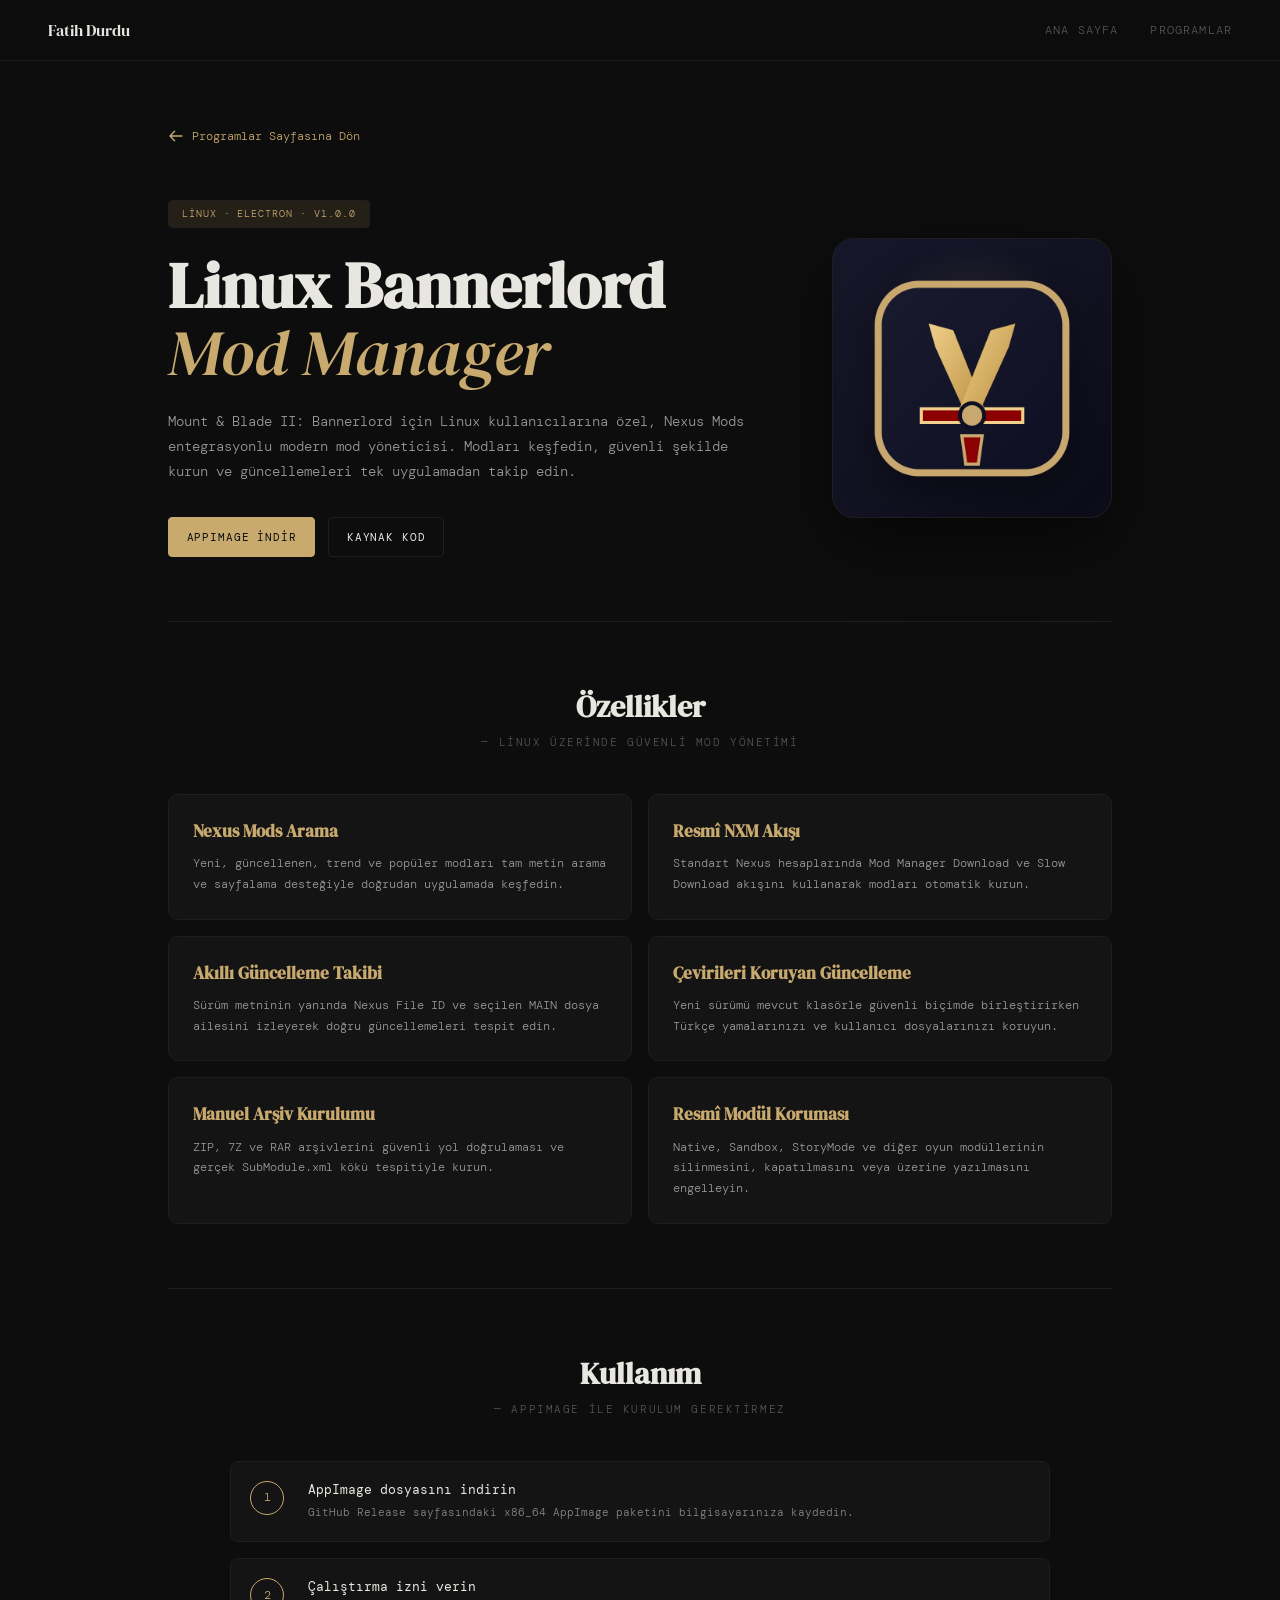
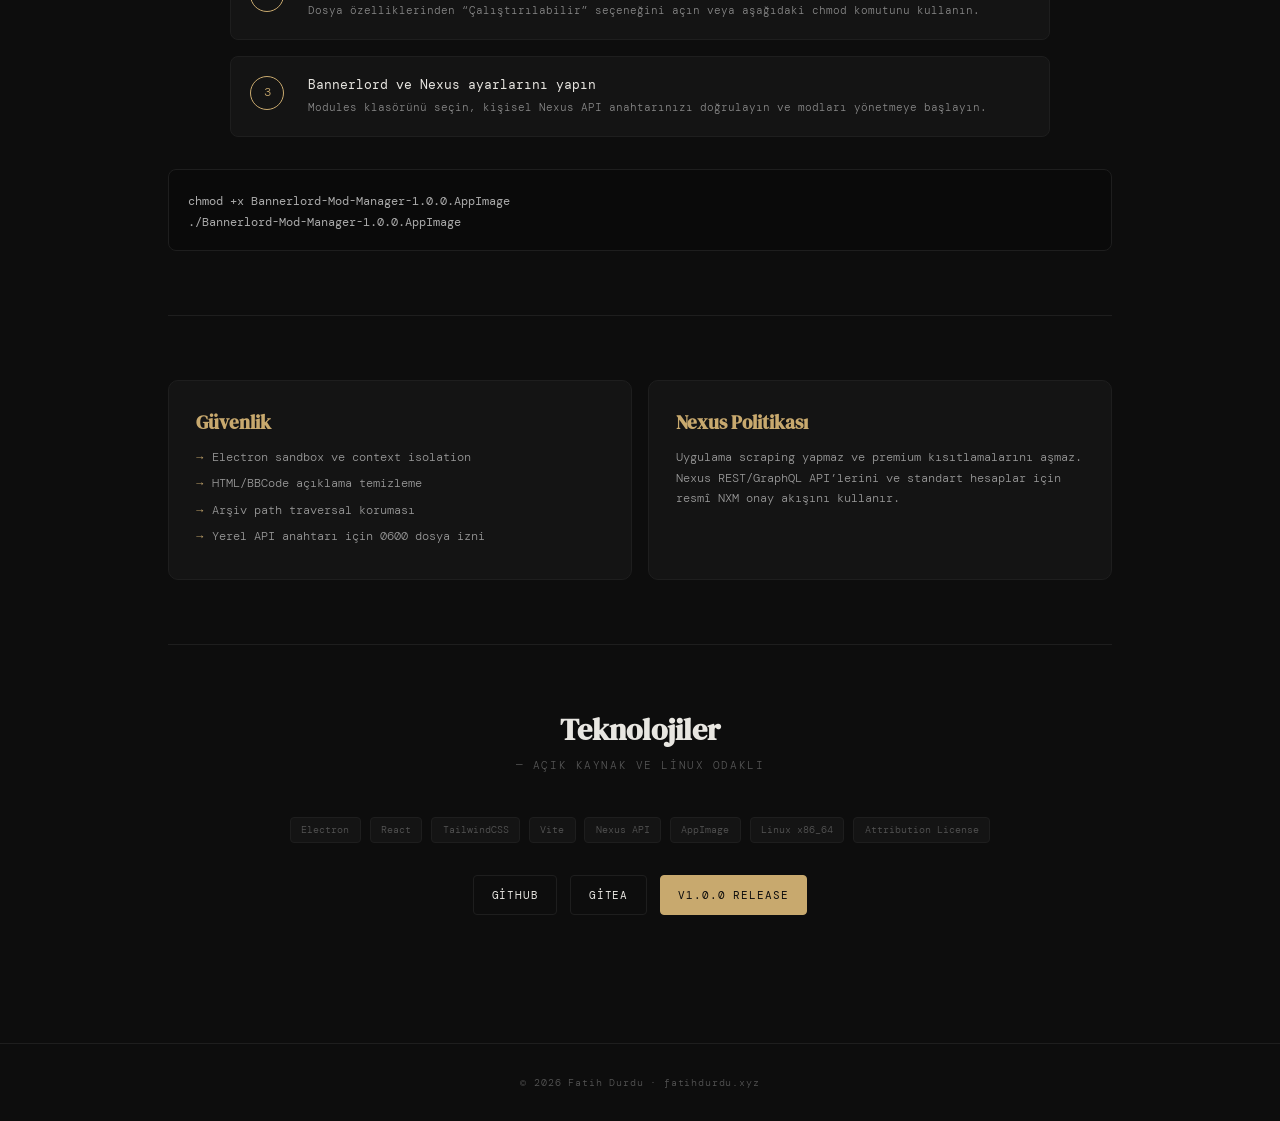
==== bannerlord-mod-manager.html @ 539fd9f9 "feat: add Bannerlord Mod Manager detail page" ====
<!DOCTYPE html>
<html lang="tr">
<head>
  <meta charset="UTF-8">
  <meta name="viewport" content="width=device-width, initial-scale=1.0">
  <meta name="description" content="Linux için Nexus Mods entegrasyonlu Mount & Blade II: Bannerlord mod yöneticisi.">
  <title>Linux Bannerlord Mod Manager - Fatih Durdu</title>
  <link rel="preconnect" href="https://fonts.googleapis.com">
  <link href="https://fonts.googleapis.com/css2?family=DM+Serif+Display:ital@0;1&family=DM+Mono:wght@300;400&display=swap" rel="stylesheet">
  <link rel="stylesheet" href="css/common.css">
  <style>
    nav{padding:1.2rem 3rem}.nav-links{gap:2rem}
    .main-content{padding:8rem 3rem 4rem;max-width:1040px;margin:0 auto}
    .back-link{display:inline-flex;align-items:center;gap:.5rem;color:var(--accent);text-decoration:none;margin-bottom:2.5rem;font-size:.72rem}
    .back-link:hover{opacity:.8}.back-link svg{width:16px;height:16px}
    .hero{display:grid;grid-template-columns:minmax(0,1fr) 280px;align-items:center;gap:4rem;padding:1rem 0 4rem}
    .program-badge{display:inline-block;font-size:.6rem;letter-spacing:.1em;text-transform:uppercase;padding:.4rem .8rem;background:var(--accent-dim);color:var(--accent);border:1px solid var(--border);border-radius:4px;margin-bottom:1.5rem}
    .program-title{font-family:'DM Serif Display',serif;font-size:clamp(2.4rem,5vw,4.2rem);line-height:1.05;margin-bottom:1.4rem}
    .program-title em{font-weight:400;color:var(--accent)}
    .program-desc{font-size:.86rem;color:#999;line-height:1.85;max-width:680px}
    .hero-actions{display:flex;flex-wrap:wrap;gap:.8rem;margin-top:2rem}
    .cta{display:inline-flex;align-items:center;justify-content:center;padding:.75rem 1.1rem;font:400 .68rem 'DM Mono',monospace;letter-spacing:.08em;text-transform:uppercase;text-decoration:none;border-radius:4px;transition:.2s}
    .cta-primary{background:var(--accent);color:var(--bg);border:1px solid var(--accent)}.cta-primary:hover{background:transparent;color:var(--accent)}
    .cta-secondary{color:var(--text);border:1px solid var(--border)}.cta-secondary:hover{border-color:var(--accent);color:var(--accent)}
    .icon-stage{aspect-ratio:1;border:1px solid var(--border);border-radius:22px;background:radial-gradient(circle at 50% 40%,rgba(200,169,110,.18),transparent 48%),linear-gradient(135deg,#17172b,#0c0c18);display:flex;align-items:center;justify-content:center;box-shadow:0 24px 70px rgba(0,0,0,.45)}
    .icon-stage img{width:72%;height:72%;object-fit:contain;filter:drop-shadow(0 14px 20px rgba(0,0,0,.35))}
    .section{padding:4rem 0;border-top:1px solid var(--border)}
    .section-header{text-align:center;margin-bottom:2.8rem}.section-title{font-family:'DM Serif Display',serif;font-size:1.9rem;margin-bottom:.5rem}.section-subtitle{font-size:.7rem;color:var(--muted);letter-spacing:.14em;text-transform:uppercase}
    .feature-grid{display:grid;grid-template-columns:repeat(2,minmax(0,1fr));gap:1rem}
    .feature-card{background:var(--surface);border:1px solid var(--border);border-radius:10px;padding:1.5rem;transition:.2s}.feature-card:hover{border-color:var(--accent);transform:translateY(-2px)}
    .feature-card h3{font-family:'DM Serif Display',serif;color:var(--accent);font-size:1.08rem;margin-bottom:.65rem}.feature-card p{font-size:.74rem;color:#999;line-height:1.75}
    .steps{counter-reset:steps;display:grid;gap:1rem;max-width:820px;margin:0 auto}.step{counter-increment:steps;display:grid;grid-template-columns:42px 1fr;gap:1rem;align-items:start;background:var(--surface);border:1px solid var(--border);padding:1.2rem;border-radius:8px}.step::before{content:counter(steps);width:34px;height:34px;border:1px solid var(--accent);color:var(--accent);display:flex;align-items:center;justify-content:center;border-radius:50%;font-size:.72rem}.step h3{font-size:.82rem;font-weight:400;margin-bottom:.35rem}.step p{font-size:.7rem;color:#888;line-height:1.65}
    .install-box{margin-top:2rem;background:var(--code-bg);border:1px solid var(--border);border-radius:8px;padding:1.2rem;overflow:auto}.install-box code{font:400 .72rem 'DM Mono',monospace;color:#aaa;white-space:pre}
    .info-row{display:grid;grid-template-columns:1fr 1fr;gap:1rem}.info-card{padding:1.7rem;background:var(--surface);border:1px solid var(--border);border-radius:10px}.info-card h3{font-family:'DM Serif Display',serif;font-size:1.2rem;color:var(--accent);margin-bottom:.8rem}.info-card p,.info-card li{font-size:.73rem;color:#999;line-height:1.75}.info-card ul{list-style:none}.info-card li{position:relative;padding-left:1rem;margin:.35rem 0}.info-card li::before{content:'→';position:absolute;left:0;color:var(--accent)}
    .tags{display:flex;justify-content:center;flex-wrap:wrap;gap:.55rem}.tag{font-size:.64rem;color:var(--muted);padding:.35rem .65rem;background:var(--surface);border:1px solid var(--border);border-radius:4px}
    .repo-links{display:flex;justify-content:center;flex-wrap:wrap;gap:.8rem;margin-top:2rem}
    footer{border-top:1px solid var(--border);text-align:center;padding:2rem;font-size:.65rem;color:var(--muted);letter-spacing:.08em}
    @media(max-width:768px){nav{padding:1rem 1.5rem}.nav-links{gap:1rem}.main-content{padding:7rem 1.5rem 3rem}.hero{grid-template-columns:1fr;gap:2.5rem}.icon-stage{width:min(260px,80vw);margin:0 auto;grid-row:1}.hero-copy{text-align:center}.program-desc{margin:0 auto}.hero-actions{justify-content:center}.feature-grid,.info-row{grid-template-columns:1fr}.section{padding:3rem 0}}
  </style>
</head>
<body>
  <nav>
    <a href="/" class="nav-logo">Fatih Durdu</a>
    <div class="nav-right">
      <div class="nav-links">
        <a href="/" class="nav-link">Ana Sayfa</a>
        <a href="/programs.html" class="nav-link">Programlar</a>
      </div>
      <div id="userDropdown" class="user-dropdown" style="display:none">
        <button class="nav-user-trigger" id="navUserTrigger">—</button>
        <div class="user-dropdown-content"><a href="dashboard.html">Dashboard</a><hr><button onclick="logout()">Çıkış Yap</button></div>
      </div>
    </div>
  </nav>

  <main class="main-content">
    <a href="/programs.html" class="back-link">
      <svg xmlns="http://www.w3.org/2000/svg" fill="none" viewBox="0 0 24 24" stroke="currentColor"><path stroke-linecap="round" stroke-linejoin="round" stroke-width="2" d="M10 19l-7-7m0 0l7-7m-7 7h18"/></svg>
      Programlar Sayfasına Dön
    </a>

    <section class="hero">
      <div class="hero-copy">
        <span class="program-badge">Linux · Electron · v1.0.0</span>
        <h1 class="program-title">Linux Bannerlord<br><em>Mod Manager</em></h1>
        <p class="program-desc">Mount &amp; Blade II: Bannerlord için Linux kullanıcılarına özel, Nexus Mods entegrasyonlu modern mod yöneticisi. Modları keşfedin, güvenli şekilde kurun ve güncellemeleri tek uygulamadan takip edin.</p>
        <div class="hero-actions">
          <a href="https://github.com/DolbyDAX2/bannerlord-mod-manager/releases/download/v1.0.0/Bannerlord-Mod-Manager-1.0.0.AppImage" class="cta cta-primary">AppImage İndir</a>
          <a href="https://github.com/DolbyDAX2/bannerlord-mod-manager" target="_blank" rel="noopener noreferrer" class="cta cta-secondary">Kaynak Kod</a>
        </div>
      </div>
      <div class="icon-stage"><img src="bannerlord-mod-manager.png" alt="Linux Bannerlord Mod Manager ikonu"></div>
    </section>

    <section class="section">
      <div class="section-header"><h2 class="section-title">Özellikler</h2><p class="section-subtitle">— Linux üzerinde güvenli mod yönetimi</p></div>
      <div class="feature-grid">
        <article class="feature-card"><h3>Nexus Mods Arama</h3><p>Yeni, güncellenen, trend ve popüler modları tam metin arama ve sayfalama desteğiyle doğrudan uygulamada keşfedin.</p></article>
        <article class="feature-card"><h3>Resmî NXM Akışı</h3><p>Standart Nexus hesaplarında Mod Manager Download ve Slow Download akışını kullanarak modları otomatik kurun.</p></article>
        <article class="feature-card"><h3>Akıllı Güncelleme Takibi</h3><p>Sürüm metninin yanında Nexus File ID ve seçilen MAIN dosya ailesini izleyerek doğru güncellemeleri tespit edin.</p></article>
        <article class="feature-card"><h3>Çevirileri Koruyan Güncelleme</h3><p>Yeni sürümü mevcut klasörle güvenli biçimde birleştirirken Türkçe yamalarınızı ve kullanıcı dosyalarınızı koruyun.</p></article>
        <article class="feature-card"><h3>Manuel Arşiv Kurulumu</h3><p>ZIP, 7Z ve RAR arşivlerini güvenli yol doğrulaması ve gerçek SubModule.xml kökü tespitiyle kurun.</p></article>
        <article class="feature-card"><h3>Resmî Modül Koruması</h3><p>Native, Sandbox, StoryMode ve diğer oyun modüllerinin silinmesini, kapatılmasını veya üzerine yazılmasını engelleyin.</p></article>
      </div>
    </section>

    <section class="section">
      <div class="section-header"><h2 class="section-title">Kullanım</h2><p class="section-subtitle">— AppImage ile kurulum gerektirmez</p></div>
      <div class="steps">
        <div class="step"><div><h3>AppImage dosyasını indirin</h3><p>GitHub Release sayfasındaki x86_64 AppImage paketini bilgisayarınıza kaydedin.</p></div></div>
        <div class="step"><div><h3>Çalıştırma izni verin</h3><p>Dosya özelliklerinden “Çalıştırılabilir” seçeneğini açın veya aşağıdaki chmod komutunu kullanın.</p></div></div>
        <div class="step"><div><h3>Bannerlord ve Nexus ayarlarını yapın</h3><p>Modules klasörünü seçin, kişisel Nexus API anahtarınızı doğrulayın ve modları yönetmeye başlayın.</p></div></div>
      </div>
      <div class="install-box"><code>chmod +x Bannerlord-Mod-Manager-1.0.0.AppImage
./Bannerlord-Mod-Manager-1.0.0.AppImage</code></div>
    </section>

    <section class="section">
      <div class="info-row">
        <article class="info-card">
          <h3>Güvenlik</h3>
          <ul><li>Electron sandbox ve context isolation</li><li>HTML/BBCode açıklama temizleme</li><li>Arşiv path traversal koruması</li><li>Yerel API anahtarı için 0600 dosya izni</li></ul>
        </article>
        <article class="info-card">
          <h3>Nexus Politikası</h3>
          <p>Uygulama scraping yapmaz ve premium kısıtlamalarını aşmaz. Nexus REST/GraphQL API’lerini ve standart hesaplar için resmî NXM onay akışını kullanır.</p>
        </article>
      </div>
    </section>

    <section class="section">
      <div class="section-header"><h2 class="section-title">Teknolojiler</h2><p class="section-subtitle">— açık kaynak ve Linux odaklı</p></div>
      <div class="tags"><span class="tag">Electron</span><span class="tag">React</span><span class="tag">TailwindCSS</span><span class="tag">Vite</span><span class="tag">Nexus API</span><span class="tag">AppImage</span><span class="tag">Linux x86_64</span><span class="tag">Attribution License</span></div>
      <div class="repo-links">
        <a href="https://github.com/DolbyDAX2/bannerlord-mod-manager" target="_blank" rel="noopener noreferrer" class="cta cta-secondary">GitHub</a>
        <a href="https://gitea.fatihdurdu.xyz/dolbydax2/bannerlord-mod-manager" target="_blank" rel="noopener noreferrer" class="cta cta-secondary">Gitea</a>
        <a href="https://github.com/DolbyDAX2/bannerlord-mod-manager/releases/tag/v1.0.0" target="_blank" rel="noopener noreferrer" class="cta cta-primary">v1.0.0 Release</a>
      </div>
    </section>
  </main>

  <footer>© 2026 Fatih Durdu · fatihdurdu.xyz</footer>
  <script src="js/common.js"></script>
</body>
</html>
---- css/common.css ----
*, *::before, *::after { box-sizing: border-box; margin: 0; padding: 0; }
:root {
  --bg: #0d0d0d;
  --surface: #141414;
  --surface-hover: #1a1a1a;
  --border: #1e1e1e;
  --text: #e8e6e1;
  --text-dim: #999;
  --muted: #555;
  --accent: #c8a96e;
  --accent-dim: rgba(200,169,110,0.12);
  --accent-glow: rgba(200,169,110,0.06);
  --green: #2ecc71;
  --green-dim: rgba(46,204,113,0.12);
  --red: #e74c3c;
  --red-dim: rgba(231,76,60,0.12);
  --yellow: #f39c12;
  --yellow-dim: rgba(243,156,18,0.12);
  --code-bg: #0a0a0a;
}
html { scroll-behavior: auto; }
body { background: var(--bg); color: var(--text); font-family: 'DM Mono', monospace; font-weight: 300; min-height: 100vh; overflow-x: hidden; }

/* NAV */
nav { position: fixed; top: 0; left: 0; right: 0; z-index: 100; display: flex; align-items: center; justify-content: space-between; background: rgba(13,13,13,0.9); backdrop-filter: blur(12px); border-bottom: 1px solid var(--border); }
.nav-logo { font-family: 'DM Serif Display', serif; color: var(--text); text-decoration: none; transition: color 0.2s; }
.nav-logo:hover { color: var(--accent); }
.nav-right { display: flex; align-items: center; gap: 1.5rem; }
.nav-links { display: flex; align-items: center; }

/* Nav links (programs, llamatray) */
.nav-link { font-family: 'DM Mono', monospace; font-size: 0.72rem; letter-spacing: 0.1em; text-transform: uppercase; color: var(--muted); text-decoration: none; position: relative; }
.nav-link:hover { color: var(--accent); }
.nav-link::after { content: ''; position: absolute; bottom: -4px; left: 0; width: 0; height: 1px; background: var(--accent); transition: width .2s; }
.nav-link:hover::after { width: 100%; }

/* Nav buttons (index) */
.nav-home-btn, .nav-programs-btn { font-family: 'DM Mono', monospace; font-size: 0.72rem; letter-spacing: 0.1em; text-transform: uppercase; text-decoration: none; color: var(--muted); padding: 0.4rem 0.9rem; border: 1px solid transparent; transition: all 0.2s; position: relative; overflow: hidden; white-space: nowrap; }
.nav-home-btn::before, .nav-programs-btn::before { content: ''; position: absolute; inset: 0; background: var(--accent); opacity: 0; transition: opacity 0.2s; z-index: -1; }
.nav-home-btn:hover, .nav-programs-btn:hover { color: var(--bg); }
.nav-home-btn:hover::before, .nav-programs-btn:hover::before { opacity: 1; }
.nav-home-btn:hover { border-color: var(--accent); }
.nav-programs-btn { border-color: var(--border); }
.nav-programs-btn:hover { border-color: var(--accent); }

/* User dropdown */
.user-dropdown { position: relative; display: inline-block; }
.nav-user-trigger { font-family: 'DM Mono', monospace; font-size: 0.72rem; color: var(--accent); letter-spacing: 0.08em; background: none; border: 1px solid var(--border); padding: 0.4rem 0.9rem; cursor: pointer; transition: all 0.2s; border-radius: 4px; }
.nav-user-trigger:hover { border-color: var(--accent); }
.user-dropdown-content { display: none; position: absolute; right: 0; top: calc(100% + 6px); background: var(--surface); border: 1px solid var(--border); min-width: 160px; box-shadow: 0 10px 30px rgba(0,0,0,0.5); border-radius: 6px; padding: 0.4rem 0; z-index: 101; }
.user-dropdown-content.show { display: block; }
.user-dropdown-content a, .user-dropdown-content button { display: block; padding: 0.6rem 1.2rem; color: var(--text); text-decoration: none; font-family: 'DM Mono', monospace; font-size: 0.7rem; letter-spacing: 0.1em; background: none; border: none; cursor: pointer; width: 100%; text-align: left; transition: background 0.2s, color 0.2s; }
.user-dropdown-content a:hover, .user-dropdown-content button:hover { background: var(--accent-dim); color: var(--accent); }
.user-dropdown-content hr { border: 0; border-top: 1px solid var(--border); margin: 0.3rem 0; }

/* Nav auth buttons */
.nav-auth-buttons { display: flex; align-items: center; gap: 1rem; white-space: nowrap; }
.nav-register-link { color: var(--muted); font-family: 'DM Mono', monospace; font-size: 0.72rem; letter-spacing: 0.1em; text-transform: uppercase; text-decoration: none; cursor: pointer; transition: color 0.2s; }
.nav-register-link:hover { color: var(--accent); }
.nav-login { display: flex; align-items: center; gap: 0.5rem; padding: 0.5rem 1.2rem; border: 1px solid var(--accent); color: var(--accent); font-family: 'DM Mono', monospace; font-size: 0.72rem; letter-spacing: 0.1em; text-transform: uppercase; text-decoration: none; cursor: pointer; background: transparent; transition: background 0.2s, color 0.2s; }
.nav-login:hover { background: var(--accent); color: var(--bg); }
.nav-search-btn { font-family: 'DM Mono', monospace; font-size: 0.72rem; letter-spacing: 0.1em; text-transform: uppercase; color: var(--muted); text-decoration: none; padding: 0.4rem 0.8rem; border: 1px solid var(--border); border-radius: 4px; transition: all 0.2s; margin-right: 1rem; }
.nav-search-btn:hover { border-color: var(--muted); color: var(--text); }

/* Hamburger menu */
.mobile-menu-btn { display: none; align-items: center; justify-content: center; width: 44px; height: 44px; background: transparent; border: 1px solid var(--border); border-radius: 6px; cursor: pointer; transition: all 0.2s; color: var(--text); position: relative; overflow: hidden; flex-shrink: 0; }
.mobile-menu-btn::before { content: ''; position: absolute; inset: 0; background: var(--accent); opacity: 0; transition: opacity 0.2s; z-index: -1; }
.mobile-menu-btn:hover { border-color: var(--accent); }
.mobile-menu-btn:hover::before { opacity: 1; }
.mobile-menu-btn:hover .hamburger-icon { stroke: var(--bg); }
.hamburger-icon { width: 22px; height: 22px; stroke-width: 2; stroke: currentColor; fill: none; stroke-linecap: round; stroke-linejoin: round; }
.hamburger-icon .line { transition: all 0.3s ease; }
.mobile-menu-btn.open .hamburger-icon .line1 { transform: translateY(8px) rotate(45deg); }
.mobile-menu-btn.open .hamburger-icon .line2 { opacity: 0; }
.mobile-menu-btn.open .hamburger-icon .line3 { transform: translateY(-8px) rotate(-45deg); }

/* Mobile dropdown */
.mobile-dropdown { display: none; position: absolute; top: 100%; left: 1.5rem; background: var(--surface); border: 1px solid var(--border); border-top: 2px solid var(--accent); border-radius: 0 0 8px 8px; padding: 0.5rem 0; min-width: 180px; box-shadow: 0 10px 40px rgba(0,0,0,0.5); z-index: 101; opacity: 0; transform: translateY(-10px); transition: opacity 0.3s ease, transform 0.3s ease; }
.mobile-dropdown.show { display: block; opacity: 1; transform: translateY(0); }
.mobile-dropdown-item { display: block; font-family: 'DM Mono', monospace; font-size: 0.72rem; letter-spacing: 0.1em; text-transform: uppercase; text-decoration: none; color: var(--muted); padding: 0.8rem 1.2rem; transition: all 0.2s; position: relative; overflow: hidden; }
.mobile-dropdown-item::before { content: ''; position: absolute; left: 0; top: 0; bottom: 0; background: var(--accent); width: 2px; transform: translateX(-100%); transition: transform 0.2s; }
.mobile-dropdown-item:hover { color: var(--text); }
.mobile-dropdown-item:hover::before { transform: translateX(0); }
.mobile-dropdown-separator { height: 1px; background: var(--border); margin: 0.25rem 1rem; }

/* Nav user (dashboard) */
.nav-user { font-family: 'DM Mono', monospace; font-size: 0.7rem; color: var(--muted); letter-spacing: 0.1em; }
.nav-user span { color: var(--accent); }
.nav-logout-btn { font-size: 0.68rem; color: var(--muted); letter-spacing: 0.1em; text-transform: uppercase; background: none; border: none; cursor: pointer; transition: color 0.2s; }
.nav-logout-btn:hover { color: var(--text); }

/* User dropdown (dashboard style) */
.user-dropdown-alt .dropdown-content { display: none; position: absolute; right: 0; background: var(--surface); border: 1px solid var(--border); min-width: 160px; box-shadow: 0 10px 30px rgba(0,0,0,0.5); border-radius: 8px; padding: 0.5rem 0; z-index: 101; }
.user-dropdown-alt:hover .dropdown-content { display: block; }
.user-dropdown-alt .dropdown-content a { display: block; padding: 0.7rem 1.2rem; color: var(--text); text-decoration: none; font-size: 0.7rem; letter-spacing: 0.1em; transition: background 0.2s; }
.user-dropdown-alt .dropdown-content a:hover { background: var(--accent-dim); color: var(--accent); }

/* MODAL */
.modal-overlay { position: fixed; inset: 0; background: rgba(0,0,0,0.8); backdrop-filter: blur(6px); z-index: 200; display: flex; align-items: center; justify-content: center; opacity: 0; pointer-events: none; transition: opacity 0.25s; }
.modal-overlay.open { opacity: 1; pointer-events: all; }
.modal { background: var(--surface); border: 1px solid var(--border); padding: 2.5rem; width: 100%; max-width: 380px; transform: translateY(16px); transition: transform 0.25s; position: relative; }
.modal-overlay.open .modal { transform: translateY(0); }
.modal-title { font-family: 'DM Serif Display', serif; font-size: 1.4rem; margin-bottom: 0.4rem; }
.modal-sub { font-size: 0.7rem; color: var(--muted); letter-spacing: 0.08em; margin-bottom: 2rem; }
.form-group { margin-bottom: 1.2rem; }
.form-group label { display: block; font-size: 0.65rem; letter-spacing: 0.12em; text-transform: uppercase; color: var(--muted); margin-bottom: 0.5rem; }
.form-group input { width: 100%; background: var(--bg); border: 1px solid var(--border); color: var(--text); font-family: 'DM Mono', monospace; font-size: 0.82rem; padding: 0.7rem 0.9rem; outline: none; transition: border-color 0.2s; }
.form-group input:focus { border-color: var(--accent); }
.btn-submit { width: 100%; padding: 0.8rem; background: var(--accent); color: var(--bg); border: none; font-family: 'DM Mono', monospace; font-size: 0.72rem; letter-spacing: 0.12em; text-transform: uppercase; cursor: pointer; margin-top: 0.5rem; transition: opacity 0.2s; }
.btn-submit:hover { opacity: 0.85; }
.modal-footer { margin-top: 1.5rem; text-align: center; font-size: 0.7rem; color: var(--muted); letter-spacing: 0.05em; }
.modal-footer a { color: var(--accent); text-decoration: none; transition: underline 0.2s; margin-left: 0.25rem; }
.modal-footer a:hover { text-decoration: underline; }
.form-note { font-size: 0.62rem; color: var(--muted); letter-spacing: 0.05em; margin-top: -0.8rem; margin-bottom: 1rem; padding-left: 0.2rem; line-height: 1.4; }
.modal-close { position: absolute; top: 1rem; right: 1rem; background: none; border: none; color: var(--muted); font-size: 1.2rem; cursor: pointer; font-family: 'DM Mono', monospace; line-height: 1; }

/* Profile modal */
.profile-modal-overlay { position: fixed; inset: 0; background: rgba(0,0,0,0.85); backdrop-filter: blur(8px); z-index: 200; display: flex; align-items: center; justify-content: center; opacity: 0; pointer-events: none; transition: opacity 0.25s; }
.profile-modal-overlay.open { opacity: 1; pointer-events: all; }
.profile-modal { background: var(--surface); border: 1px solid var(--border); padding: 2.5rem; width: 100%; max-width: 420px; transform: translateY(20px); transition: transform 0.3s; position: relative; }
.profile-modal-overlay.open .profile-modal { transform: translateY(0); }
.profile-modal-close { position: absolute; top: 1rem; right: 1rem; background: none; border: none; color: var(--muted); font-size: 1.2rem; cursor: pointer; font-family: 'DM Mono', monospace; line-height: 1; transition: color 0.2s; }
.profile-modal-close:hover { color: var(--text); }
.profile-modal-title { font-family: 'DM Serif Display', serif; font-size: 1.3rem; margin-bottom: 0.3rem; }
.profile-modal-sub { font-size: 0.68rem; color: var(--muted); letter-spacing: 0.08em; margin-bottom: 2rem; }
.profile-divider { border: none; border-top: 1px solid var(--border); margin: 1.5rem 0; }
.profile-field-label { font-size: 0.65rem; color: var(--muted); letter-spacing: 0.12em; text-transform: uppercase; margin-bottom: 0.5rem; }
.profile-field-row { display: flex; align-items: center; gap: 0.75rem; margin-bottom: 1rem; }
.profile-field-row input { flex: 1; background: var(--bg); border: 1px solid var(--border); color: var(--text); font-family: 'DM Mono', monospace; font-size: 0.78rem; padding: 0.6rem 0.8rem; outline: none; transition: border-color 0.2s; }
.profile-field-row input:focus { border-color: var(--accent); }
.profile-save-btn { padding: 0.5rem 1rem; border: 1px solid var(--accent); color: var(--accent); background: transparent; font-family: 'DM Mono', monospace; font-size: 0.62rem; letter-spacing: 0.1em; text-transform: uppercase; cursor: pointer; white-space: nowrap; transition: background 0.2s, color 0.2s; }
.profile-save-btn:hover { background: var(--accent); color: var(--bg); }
.profile-msg { font-size: 0.65rem; margin-top: 0.4rem; min-height: 1.2em; }
.profile-msg.success { color: var(--green); }
.profile-msg.error { color: var(--red); }

/* Buttons */
.btn { display: inline-flex; align-items: center; gap: 0.5rem; padding: 0.6rem 1rem; font-size: 0.68rem; letter-spacing: 0.08em; text-transform: uppercase; text-decoration: none; border-radius: 4px; transition: all .2s; font-family: 'DM Mono', monospace; }
.btn-primary { background: var(--accent); color: var(--bg); border: 1px solid var(--accent); }
.btn-primary:hover { background: transparent; color: var(--accent); }
.btn-secondary { background: transparent; color: var(--accent); border: 1px solid var(--border); }
.btn-secondary:hover { border-color: var(--accent); color: var(--accent); }

/* Footer */
footer { border-top: 1px solid var(--border); text-align: center; padding: 2rem; font-size: 0.65rem; color: var(--muted); letter-spacing: 0.08em; }

/* Animations */
@keyframes fadeUp { from { opacity: 0; transform: translateY(14px); } to { opacity: 1; transform: translateY(0); } }
@keyframes pulse { 0%, 100% { opacity: 1; } 50% { opacity: 0.4; } }

/* Responsive */
@media (max-width: 1023px) {
  nav { padding: 1rem 1.5rem !important; }
  .mobile-menu-btn { display: flex; }
  .nav-left { display: none; }
}
@media (max-width: 768px) {
  .nav-links { gap: 1rem !important; }
}
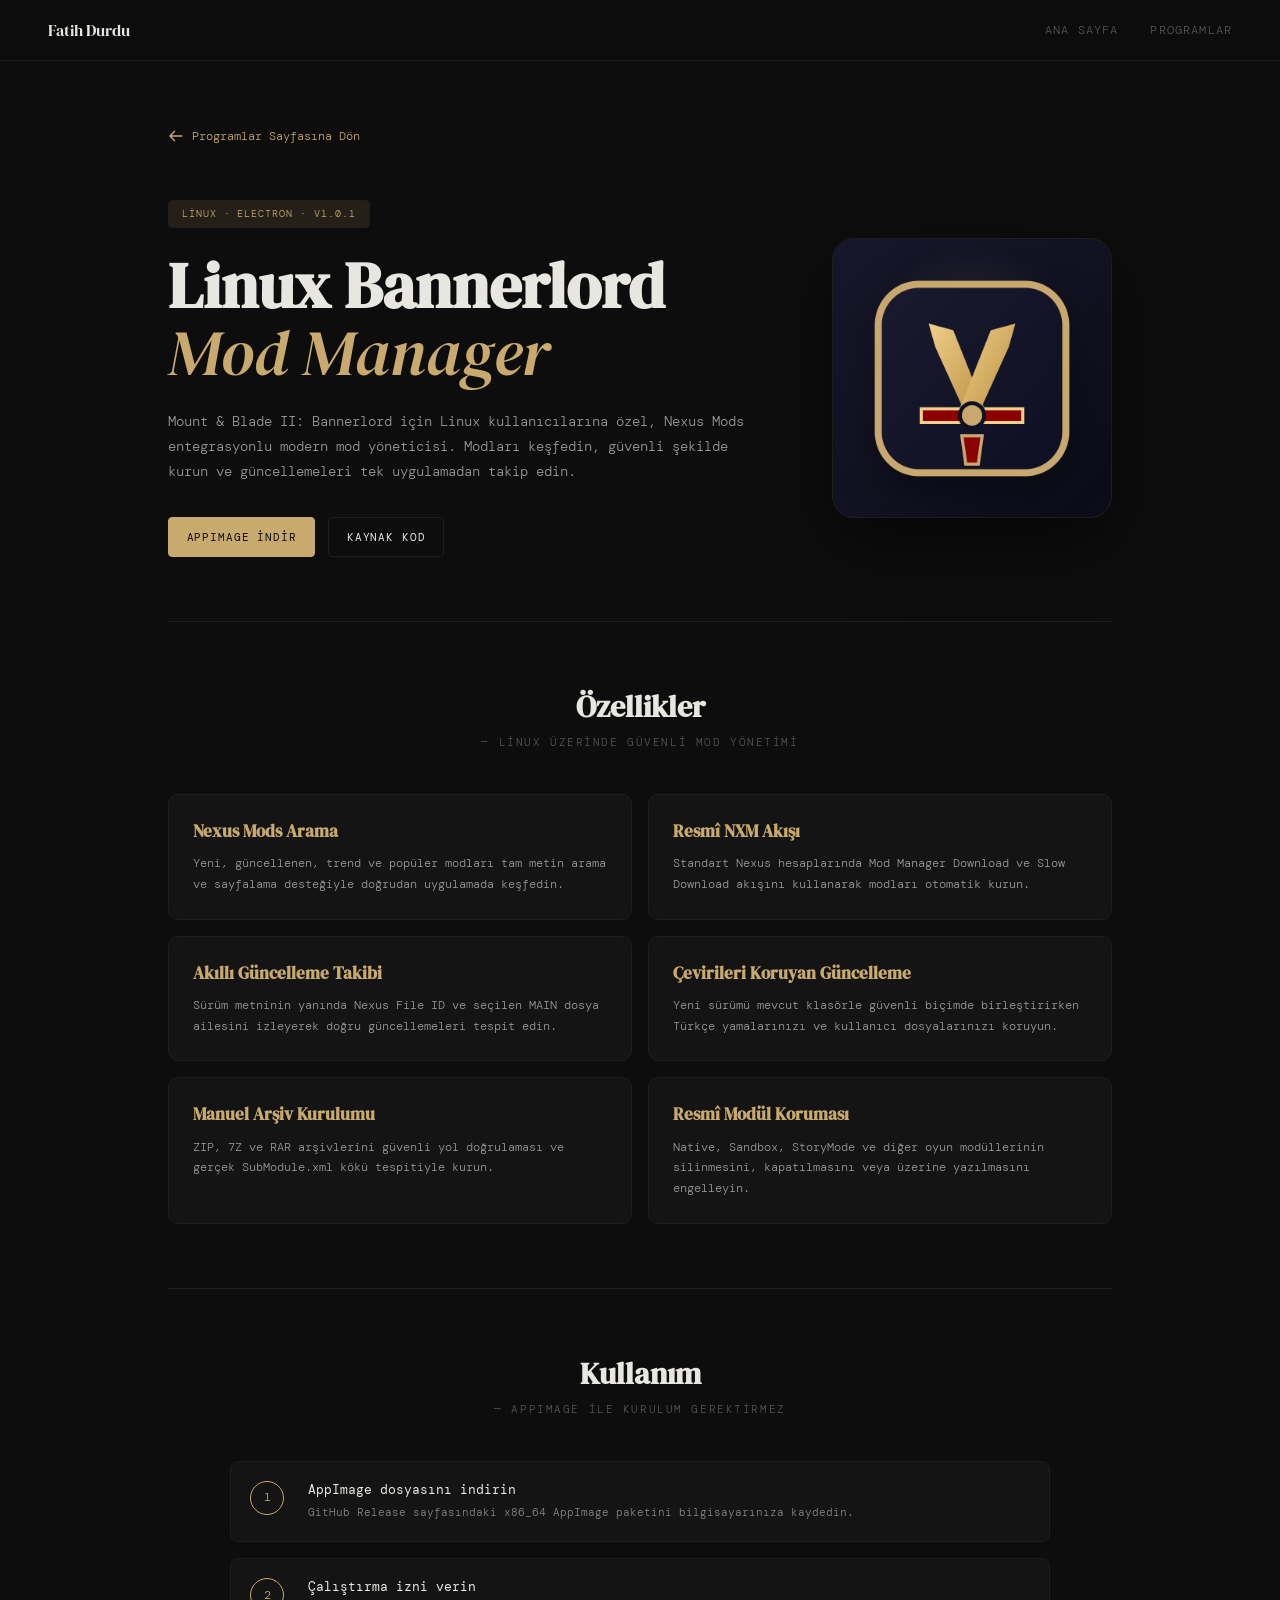
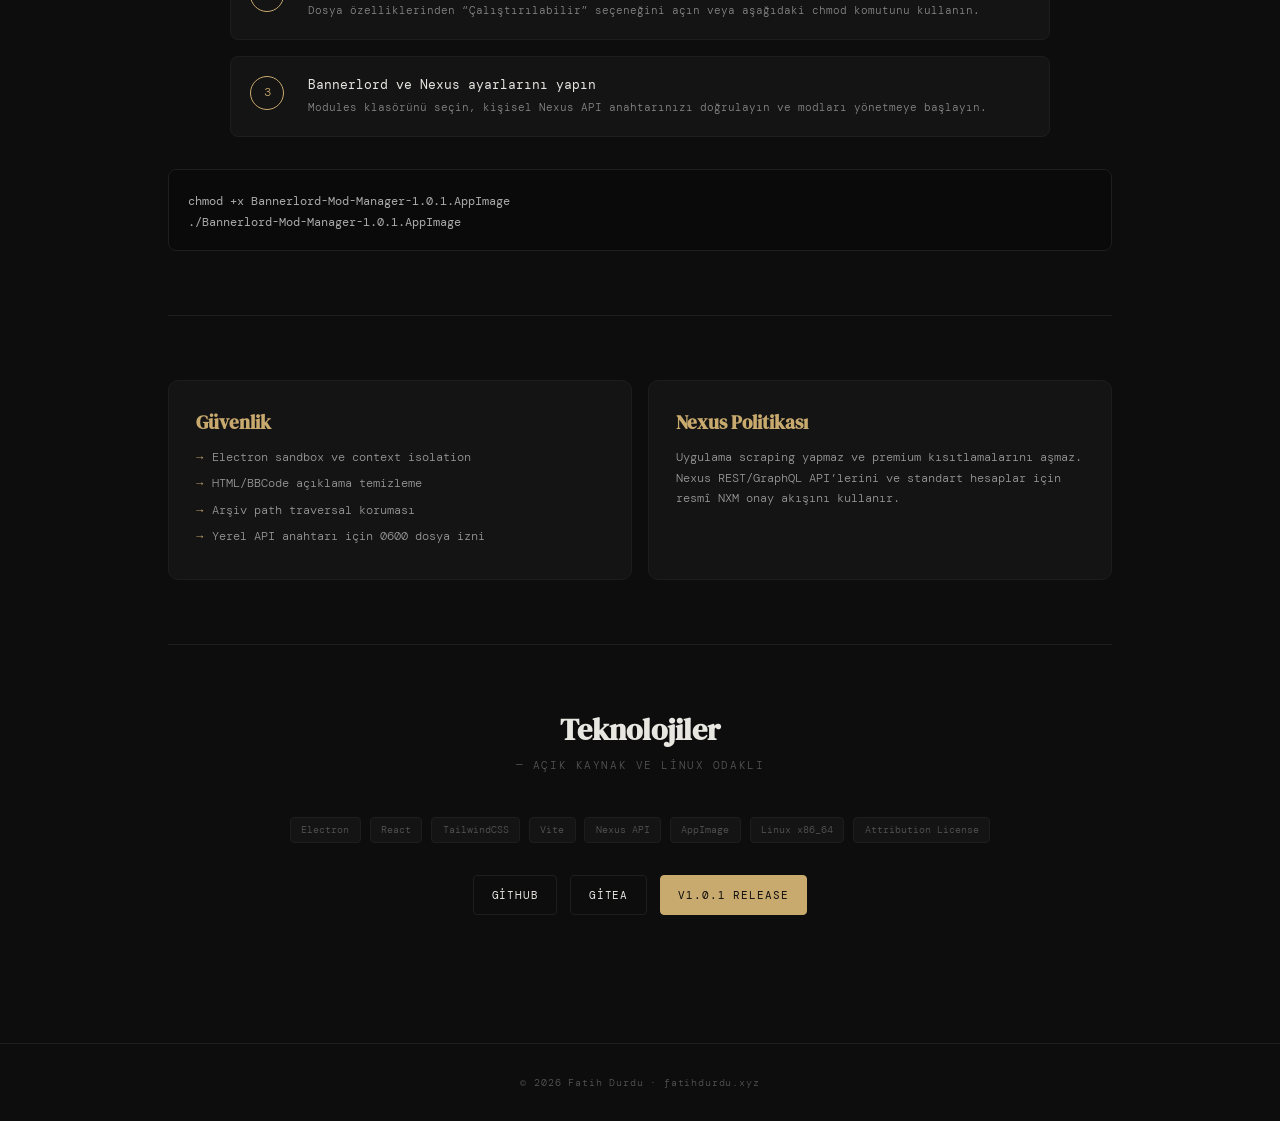
==== commit b0fbbb2d: "chore: update Bannerlord Mod Manager links to v1.0.1" ====
--- a/bannerlord-mod-manager.html
+++ b/bannerlord-mod-manager.html
@@ -61,11 +61,11 @@
 
     <section class="hero">
       <div class="hero-copy">
-        <span class="program-badge">Linux · Electron · v1.0.0</span>
+        <span class="program-badge">Linux · Electron · v1.0.1</span>
         <h1 class="program-title">Linux Bannerlord<br><em>Mod Manager</em></h1>
         <p class="program-desc">Mount &amp; Blade II: Bannerlord için Linux kullanıcılarına özel, Nexus Mods entegrasyonlu modern mod yöneticisi. Modları keşfedin, güvenli şekilde kurun ve güncellemeleri tek uygulamadan takip edin.</p>
         <div class="hero-actions">
-          <a href="https://github.com/DolbyDAX2/bannerlord-mod-manager/releases/download/v1.0.0/Bannerlord-Mod-Manager-1.0.0.AppImage" class="cta cta-primary">AppImage İndir</a>
+          <a href="https://github.com/DolbyDAX2/bannerlord-mod-manager/releases/download/v1.0.1/Bannerlord-Mod-Manager-1.0.1.AppImage" class="cta cta-primary">AppImage İndir</a>
           <a href="https://github.com/DolbyDAX2/bannerlord-mod-manager" target="_blank" rel="noopener noreferrer" class="cta cta-secondary">Kaynak Kod</a>
         </div>
       </div>
@@ -91,8 +91,8 @@
         <div class="step"><div><h3>Çalıştırma izni verin</h3><p>Dosya özelliklerinden “Çalıştırılabilir” seçeneğini açın veya aşağıdaki chmod komutunu kullanın.</p></div></div>
         <div class="step"><div><h3>Bannerlord ve Nexus ayarlarını yapın</h3><p>Modules klasörünü seçin, kişisel Nexus API anahtarınızı doğrulayın ve modları yönetmeye başlayın.</p></div></div>
       </div>
-      <div class="install-box"><code>chmod +x Bannerlord-Mod-Manager-1.0.0.AppImage
-./Bannerlord-Mod-Manager-1.0.0.AppImage</code></div>
+      <div class="install-box"><code>chmod +x Bannerlord-Mod-Manager-1.0.1.AppImage
+./Bannerlord-Mod-Manager-1.0.1.AppImage</code></div>
     </section>
 
     <section class="section">
@@ -114,7 +114,7 @@
       <div class="repo-links">
         <a href="https://github.com/DolbyDAX2/bannerlord-mod-manager" target="_blank" rel="noopener noreferrer" class="cta cta-secondary">GitHub</a>
         <a href="https://gitea.fatihdurdu.xyz/dolbydax2/bannerlord-mod-manager" target="_blank" rel="noopener noreferrer" class="cta cta-secondary">Gitea</a>
-        <a href="https://github.com/DolbyDAX2/bannerlord-mod-manager/releases/tag/v1.0.0" target="_blank" rel="noopener noreferrer" class="cta cta-primary">v1.0.0 Release</a>
+        <a href="https://github.com/DolbyDAX2/bannerlord-mod-manager/releases/tag/v1.0.1" target="_blank" rel="noopener noreferrer" class="cta cta-primary">v1.0.1 Release</a>
       </div>
     </section>
   </main>
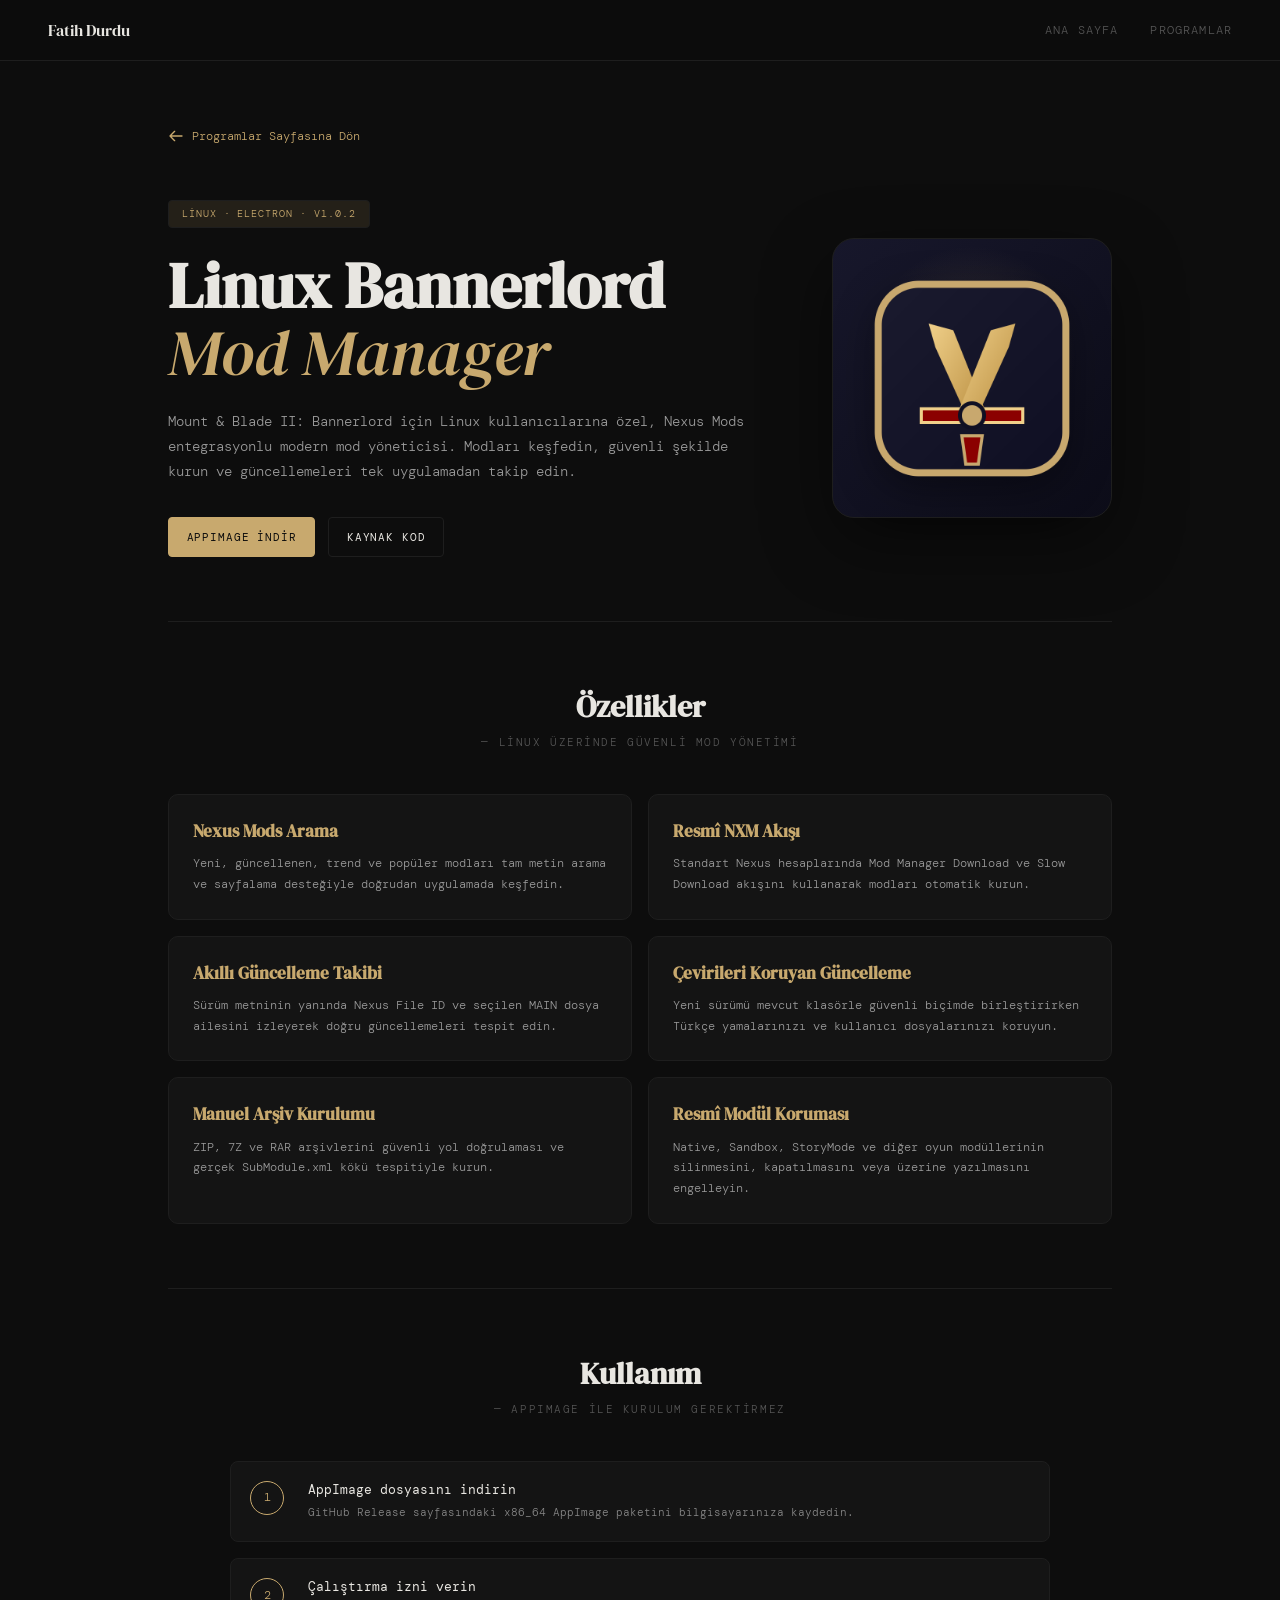
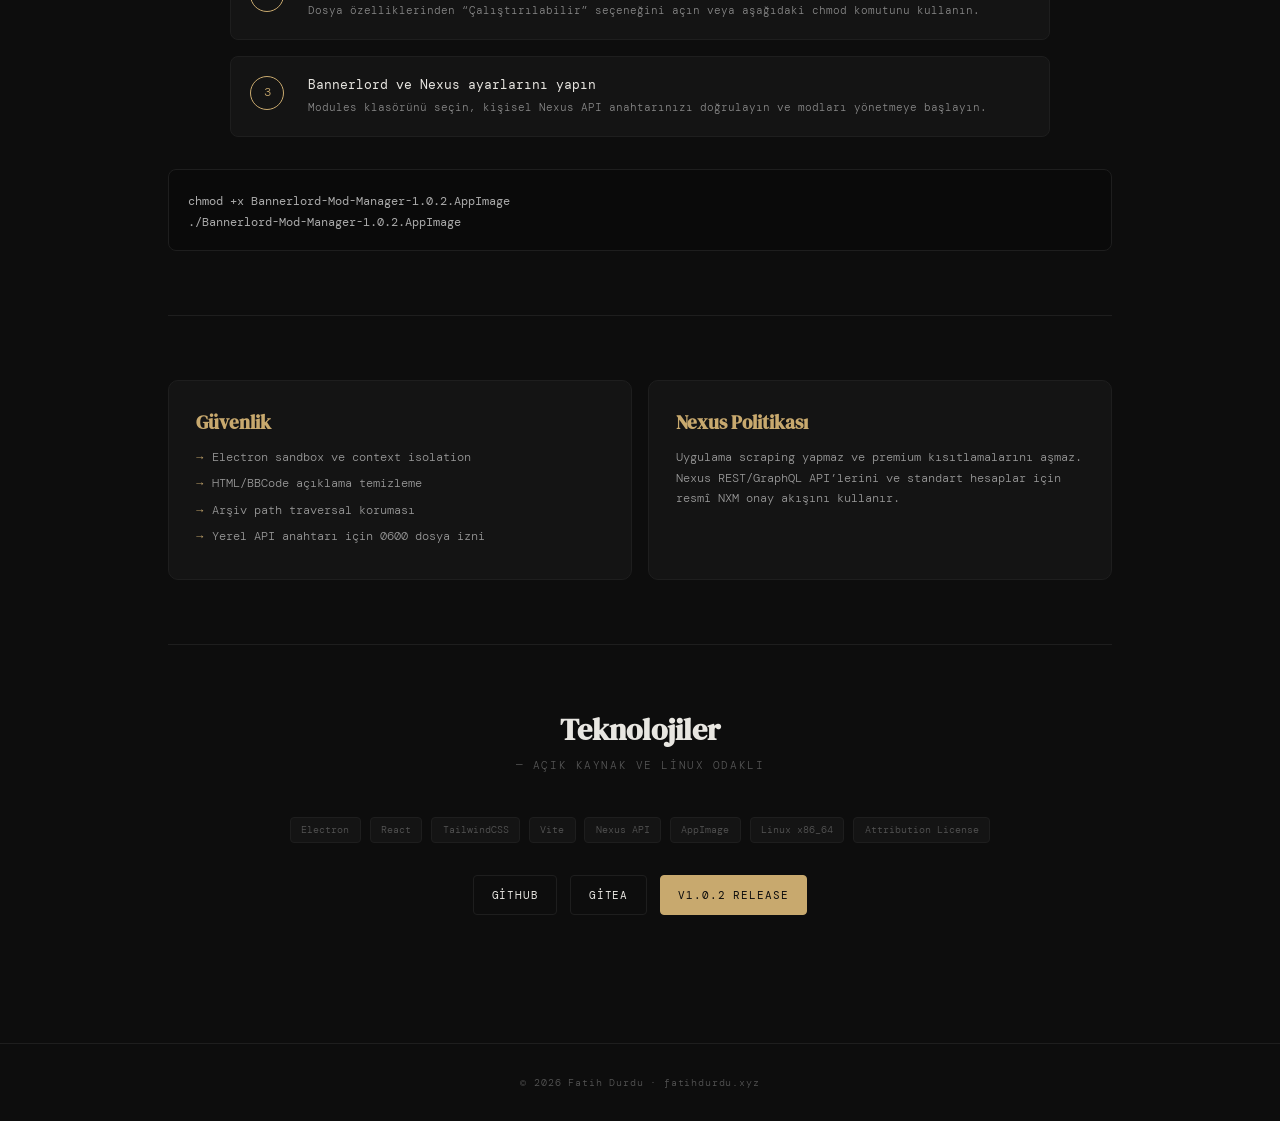
==== commit 39b8de81: "chore: update Bannerlord Mod Manager links to v1.0.2" ====
--- a/bannerlord-mod-manager.html
+++ b/bannerlord-mod-manager.html
@@ -61,11 +61,11 @@
 
     <section class="hero">
       <div class="hero-copy">
-        <span class="program-badge">Linux · Electron · v1.0.1</span>
+        <span class="program-badge">Linux · Electron · v1.0.2</span>
         <h1 class="program-title">Linux Bannerlord<br><em>Mod Manager</em></h1>
         <p class="program-desc">Mount &amp; Blade II: Bannerlord için Linux kullanıcılarına özel, Nexus Mods entegrasyonlu modern mod yöneticisi. Modları keşfedin, güvenli şekilde kurun ve güncellemeleri tek uygulamadan takip edin.</p>
         <div class="hero-actions">
-          <a href="https://github.com/DolbyDAX2/bannerlord-mod-manager/releases/download/v1.0.1/Bannerlord-Mod-Manager-1.0.1.AppImage" class="cta cta-primary">AppImage İndir</a>
+          <a href="https://github.com/DolbyDAX2/bannerlord-mod-manager/releases/download/v1.0.2/Bannerlord-Mod-Manager-1.0.2.AppImage" class="cta cta-primary">AppImage İndir</a>
           <a href="https://github.com/DolbyDAX2/bannerlord-mod-manager" target="_blank" rel="noopener noreferrer" class="cta cta-secondary">Kaynak Kod</a>
         </div>
       </div>
@@ -91,8 +91,8 @@
         <div class="step"><div><h3>Çalıştırma izni verin</h3><p>Dosya özelliklerinden “Çalıştırılabilir” seçeneğini açın veya aşağıdaki chmod komutunu kullanın.</p></div></div>
         <div class="step"><div><h3>Bannerlord ve Nexus ayarlarını yapın</h3><p>Modules klasörünü seçin, kişisel Nexus API anahtarınızı doğrulayın ve modları yönetmeye başlayın.</p></div></div>
       </div>
-      <div class="install-box"><code>chmod +x Bannerlord-Mod-Manager-1.0.1.AppImage
-./Bannerlord-Mod-Manager-1.0.1.AppImage</code></div>
+      <div class="install-box"><code>chmod +x Bannerlord-Mod-Manager-1.0.2.AppImage
+./Bannerlord-Mod-Manager-1.0.2.AppImage</code></div>
     </section>
 
     <section class="section">
@@ -114,7 +114,7 @@
       <div class="repo-links">
         <a href="https://github.com/DolbyDAX2/bannerlord-mod-manager" target="_blank" rel="noopener noreferrer" class="cta cta-secondary">GitHub</a>
         <a href="https://gitea.fatihdurdu.xyz/dolbydax2/bannerlord-mod-manager" target="_blank" rel="noopener noreferrer" class="cta cta-secondary">Gitea</a>
-        <a href="https://github.com/DolbyDAX2/bannerlord-mod-manager/releases/tag/v1.0.1" target="_blank" rel="noopener noreferrer" class="cta cta-primary">v1.0.1 Release</a>
+        <a href="https://github.com/DolbyDAX2/bannerlord-mod-manager/releases/tag/v1.0.2" target="_blank" rel="noopener noreferrer" class="cta cta-primary">v1.0.2 Release</a>
       </div>
     </section>
   </main>
